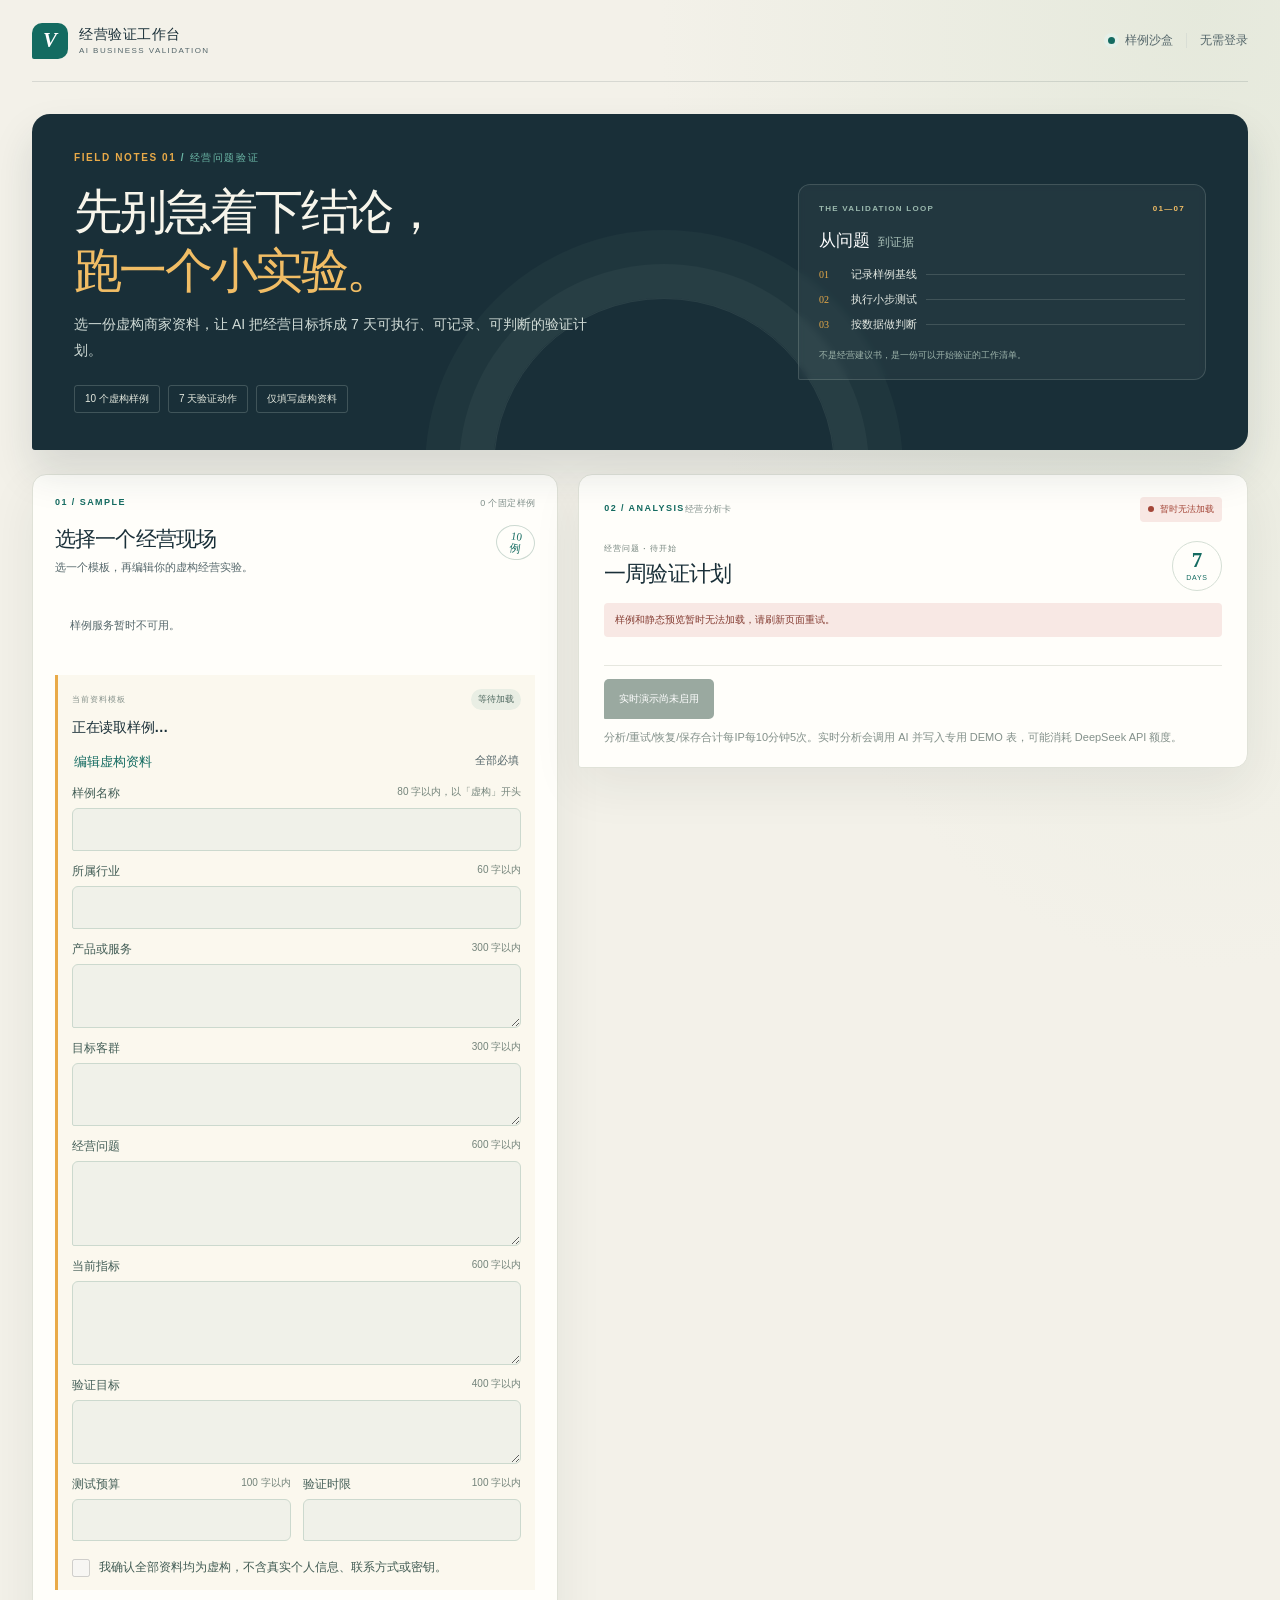
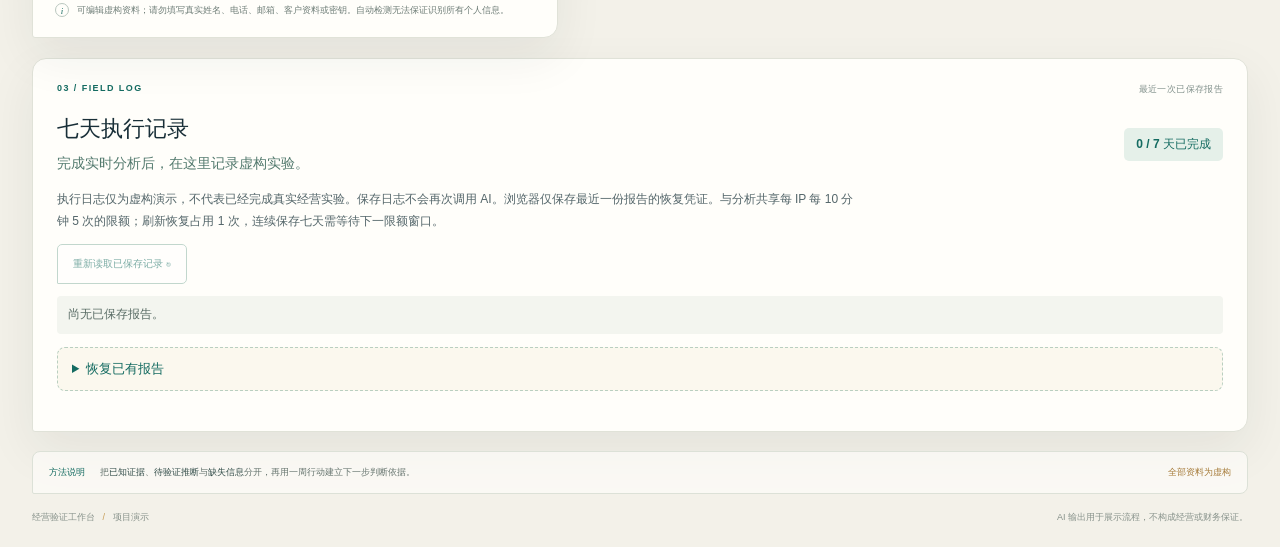
==== static/index.html @ da0be82a "feat: complete fictional intake and seven-day execution tracking" ====
<!doctype html>
<html lang="zh-CN">
  <head>
    <meta charset="utf-8">
    <meta name="viewport" content="width=device-width, initial-scale=1">
    <meta name="theme-color" content="#f3f1e9">
    <meta name="description" content="用虚构商家样例体验 AI 经营分析与 7 天验证流程。">
    <title>经营验证工作台 · AI 经营分析</title>
    <link rel="stylesheet" href="/static/styles.css">
    <script src="/static/observations.js" defer></script>
    <script src="/static/tracking.js" defer></script>
    <script src="/static/app.js" defer></script>
  </head>
  <body>
    <div class="page-shell">
      <header class="site-header">
        <a class="brand" href="/" aria-label="经营验证工作台首页">
          <span class="brand-mark" aria-hidden="true">V</span>
          <span class="brand-copy">
            <strong>经营验证工作台</strong>
            <small>AI BUSINESS VALIDATION</small>
          </span>
        </a>
        <div class="header-meta">
          <span class="header-dot" aria-hidden="true"></span>
          <span>样例沙盒</span>
          <span class="header-divider" aria-hidden="true"></span>
          <span>无需登录</span>
        </div>
      </header>

      <main>
        <section class="hero" aria-labelledby="page-title">
          <div class="hero-copy">
            <p class="eyebrow"><span>FIELD NOTES 01</span> / 经营问题验证</p>
            <h1 id="page-title">先别急着下结论，<br><em>跑一个小实验。</em></h1>
            <p class="hero-intro">
              选一份虚构商家资料，让 AI 把经营目标拆成 7 天可执行、可记录、可判断的验证计划。
            </p>
            <div class="hero-tags" aria-label="演示特点">
              <span>10 个虚构样例</span>
              <span>7 天验证动作</span>
              <span>仅填写虚构资料</span>
            </div>
          </div>
          <aside class="rhythm-card" aria-label="七天验证流程">
            <div class="rhythm-topline">
              <span>THE VALIDATION LOOP</span>
              <span class="rhythm-index">01—07</span>
            </div>
            <div class="rhythm-title"><strong>从问题</strong><span>到证据</span></div>
            <ol class="rhythm-steps">
              <li><span class="step-number">01</span><span>记录样例基线</span><span class="step-line"></span></li>
              <li><span class="step-number">02</span><span>执行小步测试</span><span class="step-line"></span></li>
              <li><span class="step-number">03</span><span>按数据做判断</span><span class="step-line"></span></li>
            </ol>
            <p class="rhythm-caption">不是经营建议书，是一份可以开始验证的工作清单。</p>
          </aside>
        </section>

        <section class="workspace" aria-label="选择经营样例并查看分析">
          <section class="sample-panel" aria-labelledby="samples-title">
            <div class="section-kicker"><span>01 / SAMPLE</span><span id="scenario-count">读取样例中</span></div>
            <div class="panel-heading">
              <div>
                <h2 id="samples-title">选择一个经营现场</h2>
                <p>选一个模板，再编辑你的虚构经营实验。</p>
              </div>
              <span class="heading-stamp" aria-hidden="true">10<br>例</span>
            </div>
            <div id="scenario-list" class="scenario-list" aria-label="虚构经营场景"></div>
            <section class="selected-scenario" aria-labelledby="selected-title">
              <div class="selected-topline">
                <span class="mini-label">当前资料模板</span>
                <span id="selected-industry" class="industry-chip">等待加载</span>
              </div>
              <h3 id="selected-title">正在读取样例…</h3>
              <form id="intake-form" class="intake-form">
                <fieldset id="intake-fields" disabled>
                  <legend>编辑虚构资料 <span>全部必填</span></legend>
                  <div class="intake-grid">
                    <div class="form-field field-wide">
                      <label for="draft-title">样例名称 <small>80 字以内，以「虚构」开头</small></label>
                      <input id="draft-title" name="title" type="text" maxlength="80" required autocomplete="off">
                    </div>
                    <div class="form-field field-wide">
                      <label for="draft-industry">所属行业 <small>60 字以内</small></label>
                      <input id="draft-industry" name="industry" type="text" maxlength="60" required autocomplete="off">
                    </div>
                    <div class="form-field field-wide">
                      <label for="draft-offering">产品或服务 <small>300 字以内</small></label>
                      <textarea id="draft-offering" name="offering" rows="2" maxlength="300" required></textarea>
                    </div>
                    <div class="form-field field-wide">
                      <label for="draft-target_customer">目标客群 <small>300 字以内</small></label>
                      <textarea id="draft-target_customer" name="target_customer" rows="2" maxlength="300" required></textarea>
                    </div>
                    <div class="form-field field-wide">
                      <label for="draft-business_problem">经营问题 <small>600 字以内</small></label>
                      <textarea id="draft-business_problem" name="business_problem" rows="3" maxlength="600" required></textarea>
                    </div>
                    <div class="form-field field-wide">
                      <label for="draft-current_metrics">当前指标 <small>600 字以内</small></label>
                      <textarea id="draft-current_metrics" name="current_metrics" rows="3" maxlength="600" required></textarea>
                    </div>
                    <div class="form-field field-wide">
                      <label for="draft-goal">验证目标 <small>400 字以内</small></label>
                      <textarea id="draft-goal" name="goal" rows="2" maxlength="400" required></textarea>
                    </div>
                    <div class="form-field">
                      <label for="draft-budget_range">测试预算 <small>100 字以内</small></label>
                      <input id="draft-budget_range" name="budget_range" type="text" maxlength="100" required autocomplete="off">
                    </div>
                    <div class="form-field">
                      <label for="draft-time_limit">验证时限 <small>100 字以内</small></label>
                      <input id="draft-time_limit" name="time_limit" type="text" maxlength="100" required autocomplete="off">
                    </div>
                  </div>
                  <label class="confirmation" for="fictional-only">
                    <input id="fictional-only" name="fictional_only" type="checkbox" required>
                    <span>我确认全部资料均为虚构，不含真实个人信息、联系方式或密钥。</span>
                  </label>
                </fieldset>
                <p id="intake-feedback" class="form-feedback" role="status" aria-live="polite"></p>
              </form>
            </section>
            <p class="privacy-note">
              <span class="privacy-icon" aria-hidden="true">i</span>
              <span>可编辑虚构资料；请勿填写真实姓名、电话、邮箱、客户资料或密钥。自动检测无法保证识别所有个人信息。</span>
            </p>
          </section>

          <section class="result-panel" aria-labelledby="result-title">
            <div class="result-topline">
              <div class="section-kicker"><span>02 / ANALYSIS</span><span>经营分析卡</span></div>
              <span id="mode-badge" class="mode-badge mode-loading">正在检查</span>
            </div>
            <div class="result-heading">
              <div>
                <p id="result-eyebrow" class="mini-label">经营问题 · 待开始</p>
                <h2 id="result-title">一周验证计划</h2>
              </div>
              <div class="seven-mark" aria-label="七天行动计划"><strong>7</strong><span>DAYS</span></div>
            </div>
            <p id="status-message" class="status-message" role="status" aria-live="polite">
              正在准备样例；静态预览，未执行实时分析。
            </p>
            <p id="result-request-id" class="request-id" hidden></p>
            <div id="result-content" class="result-content" aria-live="polite"></div>
            <div class="run-controls">
              <div class="run-actions">
                <button id="run-button" class="primary-button" type="button" disabled>
                  检查实时服务… <span aria-hidden="true">↗</span>
                </button>
                <button id="retry-button" class="secondary-button" type="button" hidden>
                  用原资料恢复 / 重试 <span aria-hidden="true">↻</span>
                </button>
                <button id="new-sample-button" class="text-button" type="button" hidden>
                  结束本次请求，重新编辑
                </button>
              </div>
              <p id="quota-note" class="quota-note">
                分析/重试/恢复/保存合计每IP每10分钟5次。实时分析会调用 AI 并写入专用 DEMO 表，可能消耗 DeepSeek API 额度。
              </p>
            </div>
          </section>
        </section>

        <section class="tracker-panel" aria-labelledby="tracker-heading">
          <div class="section-kicker"><span>03 / FIELD LOG</span><span>最近一次已保存报告</span></div>
          <div class="tracker-heading">
            <div>
              <h2 id="tracker-heading">七天执行记录</h2>
              <p id="tracker-title" class="tracker-title">完成实时分析后，在这里记录虚构实验。</p>
            </div>
            <span id="tracker-progress" class="progress-badge">0 / 7 天已完成</span>
          </div>
          <p id="tracker-request-id" class="request-id" hidden></p>
          <p class="tracker-note">执行日志仅为虚构演示，不代表已经完成真实经营实验。保存日志不会再次调用 AI。浏览器仅保存最近一份报告的恢复凭证。与分析共享每 IP 每 10 分钟 5 次的限额；刷新恢复占用 1 次，连续保存七天需等待下一限额窗口。</p>
          <div class="tracker-controls">
            <button id="tracker-refresh" class="secondary-button" type="button" disabled>重新读取已保存记录 ↻</button>
            <button id="copy-recovery-code" class="text-button" type="button" hidden>复制报告恢复码</button>
          </div>
          <p id="tracker-status" class="status-message" role="status" aria-live="polite">尚无已保存报告。</p>
          <details class="recovery-code-panel">
            <summary>恢复已有报告</summary>
            <div class="form-field">
              <label for="recovery-code-input">报告恢复码</label>
              <textarea id="recovery-code-input" rows="3" maxlength="512" autocomplete="off" autocapitalize="off" spellcheck="false" aria-describedby="recovery-code-warning recovery-code-feedback" placeholder="粘贴从「复制报告恢复码」保存的完整内容"></textarea>
            </div>
            <p id="recovery-code-warning" class="tracker-note">持有恢复码的人可以读取和编辑该报告，请妥善保存。恢复会替换浏览器保存的最近报告及本页未保存的日志；读取占用共享限额 1 次。</p>
            <div class="execution-footer">
              <button id="restore-recovery-code" class="secondary-button" type="button">恢复报告 ↗</button>
              <p id="recovery-code-feedback" class="form-feedback" role="status" aria-live="polite"></p>
            </div>
          </details>
          <details id="saved-snapshot" class="saved-report saved-snapshot" hidden>
            <summary>查看这份报告的资料快照</summary>
            <p id="saved-snapshot-source" class="tracker-note"></p>
            <dl id="saved-snapshot-content" class="scenario-facts snapshot-facts"></dl>
          </details>
          <details id="saved-report" class="saved-report" hidden>
            <summary>查看这份已保存的分析报告</summary>
            <div id="saved-report-content" class="result-content"></div>
          </details>
          <div id="tracker-list" class="tracker-list"></div>
        </section>

        <section class="method-strip" aria-label="验证原则">
          <span class="method-label">方法说明</span>
          <p>把<strong>已知证据</strong>、<strong>待验证推断</strong>与<strong>缺失信息</strong>分开，再用一周行动建立下一步判断依据。</p>
          <span class="fictional-stamp">全部资料为虚构</span>
        </section>
      </main>

      <footer class="site-footer">
        <span>经营验证工作台 <span class="footer-separator">/</span> 项目演示</span>
        <span>AI 输出用于展示流程，不构成经营或财务保证。</span>
      </footer>
    </div>
  </body>
</html>
---- static/styles.css ----
:root {
  color-scheme: light;
  --paper: #f3f1e9;
  --paper-deep: #e8e5d9;
  --ink: #192f38;
  --ink-soft: #54666a;
  --line: #d9ded5;
  --panel: #fffefa;
  --teal: #146b61;
  --teal-light: #e5f0e9;
  --amber: #e9aa48;
  --amber-light: #f8eed9;
  --red: #a44739;
  --shadow: 0 18px 50px rgb(29 47 47 / 7%);
  font-family: Inter, "Aptos", "Microsoft YaHei UI", "PingFang SC", sans-serif;
  font-synthesis: none;
  text-rendering: optimizeLegibility;
}

* { box-sizing: border-box; }

body {
  min-width: 320px;
  margin: 0;
  background:
    radial-gradient(ellipse at 94% 0%, rgb(224 230 215 / 72%), transparent 34rem),
    var(--paper);
  color: var(--ink);
}

button, input, textarea, select { font: inherit; }
button:focus-visible, a:focus-visible, input:focus-visible, textarea:focus-visible, select:focus-visible, summary:focus-visible { outline: 3px solid #d9912e; outline-offset: 3px; }

.page-shell { width: min(1240px, calc(100% - 64px)); margin: 0 auto; }

.site-header {
  height: 82px;
  display: flex;
  align-items: center;
  justify-content: space-between;
  border-bottom: 1px solid rgb(25 47 56 / 13%);
}

.brand { display: inline-flex; align-items: center; gap: 11px; color: inherit; text-decoration: none; }
.brand-mark {
  width: 36px;
  height: 36px;
  display: grid;
  place-items: center;
  border-radius: 10px 10px 10px 2px;
  background: var(--teal);
  color: white;
  font-family: Georgia, serif;
  font-size: 21px;
  font-weight: 700;
  font-style: italic;
}
.brand-copy { display: grid; gap: 2px; }
.brand-copy strong { font-size: 14px; letter-spacing: .04em; }
.brand-copy small { color: var(--ink-soft); font-size: 8px; letter-spacing: .18em; }
.header-meta { display: flex; align-items: center; gap: 10px; color: var(--ink-soft); font-size: 12px; }
.header-dot { width: 7px; height: 7px; border-radius: 50%; background: var(--teal); box-shadow: 0 0 0 4px var(--teal-light); }
.header-divider { width: 1px; height: 15px; margin: 0 3px; background: var(--line); }

.hero {
  position: relative;
  display: grid;
  grid-template-columns: minmax(0, 1.25fr) minmax(300px, .75fr);
  gap: 44px;
  min-height: 314px;
  margin: 32px 0 24px;
  padding: 37px 42px;
  overflow: hidden;
  border-radius: 18px 18px 18px 3px;
  background: var(--ink);
  color: #f7f5eb;
  box-shadow: 0 22px 42px rgb(25 47 56 / 13%);
}
.hero::after {
  position: absolute;
  right: 34%;
  bottom: -190px;
  width: 340px;
  height: 340px;
  border: 1px solid rgb(218 238 220 / 9%);
  border-radius: 50%;
  box-shadow: 0 0 0 34px rgb(218 238 220 / 4%), 0 0 0 68px rgb(218 238 220 / 3%);
  content: "";
  pointer-events: none;
}
.hero-copy, .rhythm-card { position: relative; z-index: 1; }
.eyebrow, .section-kicker, .rhythm-topline, .mini-label {
  margin: 0;
  color: #6db9a8;
  font-size: 10px;
  font-weight: 700;
  letter-spacing: .16em;
  text-transform: uppercase;
}
.eyebrow span { color: #e9aa48; }
.hero h1 { margin: 18px 0 12px; font-size: clamp(34px, 4vw, 48px); line-height: 1.22; letter-spacing: -.055em; }
.hero h1 em { color: #f1bd65; font-style: normal; }
.hero-intro { max-width: 520px; margin: 0; color: #d1dcd7; font-size: 14px; line-height: 1.85; }
.hero-tags { display: flex; flex-wrap: wrap; gap: 8px; margin-top: 21px; }
.hero-tags span { padding: 6px 10px; border: 1px solid rgb(220 235 225 / 20%); border-radius: 3px; color: #e3e8de; font-size: 10px; }

.rhythm-card {
  align-self: center;
  padding: 19px 20px 16px;
  border: 1px solid rgb(231 242 229 / 16%);
  border-radius: 12px 12px 12px 2px;
  background: rgb(255 255 255 / 4%);
  backdrop-filter: blur(3px);
}
.rhythm-topline { display: flex; justify-content: space-between; color: #9bb9ae; font-size: 8px; }
.rhythm-index { color: #f1bd65; }
.rhythm-title { display: flex; align-items: baseline; gap: 8px; margin: 16px 0 15px; font-size: 17px; }
.rhythm-title strong { color: white; }
.rhythm-title span { color: #a9c0b7; font-size: 12px; }
.rhythm-steps { display: grid; gap: 10px; margin: 0; padding: 0; list-style: none; }
.rhythm-steps li { display: grid; grid-template-columns: 23px auto 1fr; align-items: center; gap: 9px; color: #e4e9e2; font-size: 11px; }
.step-number { color: #e9aa48; font-family: Georgia, serif; font-size: 10px; }
.step-line { height: 1px; background: rgb(231 242 229 / 15%); }
.rhythm-caption { margin: 16px 0 0; color: #9eb4ab; font-size: 9px; line-height: 1.7; }

.workspace { display: grid; grid-template-columns: minmax(320px, .88fr) minmax(0, 1.12fr); align-items: start; gap: 20px; }
.sample-panel, .result-panel { min-width: 0; border: 1px solid #e0e2d8; border-radius: 14px 14px 14px 3px; background: var(--panel); box-shadow: var(--shadow); }
.sample-panel { padding: 22px 22px 18px; }
.result-panel { padding: 22px 25px 20px; }
.section-kicker { display: flex; justify-content: space-between; color: var(--teal); font-size: 9px; }
.section-kicker span:last-child { color: #82918c; font-weight: 500; letter-spacing: .04em; text-transform: none; }
.panel-heading { display: flex; align-items: flex-start; justify-content: space-between; gap: 12px; margin: 15px 0 16px; }
.panel-heading h2, .result-heading h2 { margin: 0; font-size: 21px; letter-spacing: -.04em; }
.panel-heading p { margin: 6px 0 0; color: var(--ink-soft); font-size: 11px; line-height: 1.6; }
.heading-stamp { min-width: 39px; padding: 5px 3px; border: 1px solid #ccd9d1; border-radius: 50%; color: var(--teal); font-family: Georgia, serif; font-size: 11px; line-height: 1.05; text-align: center; transform: rotate(9deg); }

.scenario-list { display: grid; gap: 6px; max-height: 350px; overflow: auto; padding: 1px 5px 1px 1px; scrollbar-color: #c6d4ce transparent; scrollbar-width: thin; }
.scenario-card {
  width: 100%;
  display: grid;
  grid-template-columns: 29px minmax(0, 1fr) 18px;
  align-items: center;
  gap: 10px;
  padding: 9px 10px;
  border: 1px solid transparent;
  border-radius: 8px 8px 8px 2px;
  background: #f7f7f1;
  color: var(--ink);
  cursor: pointer;
  text-align: left;
  transition: border-color .15s ease, background .15s ease, transform .15s ease;
}
.scenario-card:hover { border-color: #bed4ca; background: white; transform: translateX(2px); }
.scenario-card[aria-pressed="true"] { border-color: #91b9aa; background: var(--teal-light); }
.scenario-card:disabled { cursor: not-allowed; opacity: .62; transform: none; }
.scenario-index { color: #8a9a93; font-family: Georgia, serif; font-size: 10px; }
.scenario-copy { min-width: 0; display: grid; gap: 3px; }
.scenario-copy strong { overflow: hidden; font-size: 11px; font-weight: 650; text-overflow: ellipsis; white-space: nowrap; }
.scenario-copy small { overflow: hidden; color: #687a75; font-size: 9px; text-overflow: ellipsis; white-space: nowrap; }
.scenario-arrow { color: var(--teal); font-size: 13px; text-align: center; }
.scenario-loading { padding: 14px; color: var(--ink-soft); font-size: 11px; }

.selected-scenario { margin-top: 16px; padding: 14px 14px 12px; border-left: 3px solid var(--amber); background: #fbf8ee; }
.selected-topline { display: flex; align-items: center; justify-content: space-between; gap: 10px; }
.mini-label { color: #85918b; font-size: 8px; letter-spacing: .12em; }
.industry-chip { padding: 4px 7px; border-radius: 999px; background: #e9eee4; color: #4f6960; font-size: 9px; }
.selected-scenario h3 { margin: 9px 0 12px; font-size: 14px; letter-spacing: -.02em; }
.scenario-facts { display: grid; gap: 9px; margin: 0; }
.scenario-facts div { display: grid; grid-template-columns: 68px minmax(0, 1fr); gap: 7px; }
.scenario-facts dt { color: #87928c; font-size: 9px; }
.scenario-facts dd { margin: 0; color: #485a57; font-size: 10px; line-height: 1.55; overflow-wrap: anywhere; }
.privacy-note { display: flex; align-items: flex-start; gap: 8px; margin: 13px 0 0; color: #6e7d77; font-size: 9px; line-height: 1.7; }
.privacy-icon { width: 14px; height: 14px; flex: 0 0 14px; display: grid; place-items: center; border: 1px solid #bac7bf; border-radius: 50%; color: var(--teal); font-family: Georgia, serif; font-size: 9px; font-style: italic; }

.result-topline { display: flex; align-items: center; justify-content: space-between; gap: 10px; }
.mode-badge { display: inline-flex; align-items: center; gap: 6px; padding: 6px 8px; border-radius: 4px; font-size: 9px; font-weight: 700; white-space: nowrap; }
.mode-badge::before { width: 6px; height: 6px; border-radius: 50%; background: currentColor; content: ""; }
.mode-loading { background: #f0f0ea; color: #66736f; }
.mode-static { background: var(--amber-light); color: #825d1e; }
.mode-live { background: var(--teal-light); color: var(--teal); }
.mode-error { background: #f8e8e4; color: var(--red); }
.result-heading { display: flex; align-items: center; justify-content: space-between; gap: 12px; margin: 19px 0 12px; }
.result-heading .mini-label { margin-bottom: 5px; color: #74847d; }
.result-heading h2 { font-size: 22px; }
.seven-mark { width: 50px; height: 50px; flex: 0 0 50px; display: grid; place-content: center; border: 1px solid #d5dfd5; border-radius: 50%; color: var(--teal); text-align: center; }
.seven-mark strong { font-family: Georgia, serif; font-size: 21px; line-height: .9; }
.seven-mark span { margin-top: 4px; font-size: 7px; letter-spacing: .1em; }
.status-message { margin: 0 0 13px; padding: 9px 11px; border-radius: 4px; background: #f3f5ef; color: #596c65; font-size: 10px; line-height: 1.65; }
.status-message[data-tone="error"] { background: #f8e8e4; color: #843c32; }
.status-message[data-tone="success"] { background: var(--teal-light); color: #245b50; }
.result-content { display: grid; gap: 11px; }
.result-empty { padding: 24px 15px; border: 1px dashed #d7ded6; border-radius: 8px; color: #71817b; font-size: 11px; line-height: 1.8; text-align: center; }
.summary-block { padding: 13px 14px; border-radius: 8px 8px 8px 2px; background: #edf3ed; }
.block-label { display: block; margin-bottom: 6px; color: #518278; font-size: 8px; font-weight: 700; letter-spacing: .12em; }
.summary-block p { margin: 0; color: #273f42; font-size: 12px; line-height: 1.8; overflow-wrap: anywhere; }
.observation-grid { display: grid; grid-template-columns: repeat(3, minmax(0, 1fr)); gap: 7px; }
.observation-card { min-width: 0; padding: 10px; border: 1px solid #e4e7df; border-radius: 7px 7px 7px 2px; }
.observation-card[data-kind="证据"] { border-top: 2px solid #479482; }
.observation-card[data-kind="推断"] { border-top: 2px solid #dda448; }
.observation-card[data-kind="缺失信息"] { border-top: 2px solid #8999a0; }
.observation-card p { margin: 0; color: #53635e; font-size: 9px; line-height: 1.7; overflow-wrap: anywhere; }
.risk-block { padding: 11px 13px; border-left: 2px solid #d5a259; background: #fbf8f0; }
.risk-block ul { display: grid; gap: 5px; margin: 0; padding-left: 15px; color: #665941; font-size: 9px; line-height: 1.65; }
.actions-heading { display: flex; align-items: baseline; justify-content: space-between; margin: 2px 0 0; }
.actions-heading h3 { margin: 0; font-size: 13px; }
.actions-heading span { color: #83918a; font-size: 9px; }
.action-list { display: grid; gap: 6px; max-height: 330px; overflow: auto; padding-right: 5px; scrollbar-color: #c6d4ce transparent; scrollbar-width: thin; }
.action-card { display: grid; grid-template-columns: 34px minmax(0, 1fr); gap: 9px; padding: 9px 10px; border: 1px solid #e6e8e0; border-radius: 7px 7px 7px 2px; background: #fff; }
.action-day { width: 29px; height: 29px; display: grid; place-items: center; border-radius: 50%; background: var(--ink); color: #f1bd65; font-family: Georgia, serif; font-size: 12px; }
.action-copy { min-width: 0; }
.action-copy strong { display: block; margin: 0 0 4px; color: #2c4245; font-size: 10px; line-height: 1.5; overflow-wrap: anywhere; }
.action-copy p { margin: 3px 0 0; color: #677671; font-size: 9px; line-height: 1.55; overflow-wrap: anywhere; }
.action-copy b { color: #52796f; font-weight: 650; }
.run-controls { margin-top: 15px; padding-top: 13px; border-top: 1px solid #e6e7df; }
.run-actions { display: flex; flex-wrap: wrap; align-items: center; gap: 8px; }
.primary-button, .secondary-button { min-height: 40px; display: inline-flex; align-items: center; justify-content: center; gap: 12px; padding: 0 15px; border: 0; border-radius: 5px 5px 5px 1px; cursor: pointer; font-size: 10px; font-weight: 700; transition: background .15s ease, transform .15s ease; }
.primary-button { background: var(--teal); color: white; }
.primary-button:hover:not(:disabled) { background: #0d574e; transform: translateY(-1px); }
.primary-button:disabled { background: #9aa9a0; cursor: not-allowed; }
.primary-button span { color: #f3c36b; font-size: 13px; }
.secondary-button { border: 1px solid #91b9aa; background: white; color: var(--teal); }
.secondary-button:hover { background: var(--teal-light); }
.text-button { padding: 8px 4px; border: 0; background: transparent; color: #687a73; cursor: pointer; font-size: 9px; text-decoration: underline; text-underline-offset: 3px; }
.text-button:hover { color: var(--red); }
.quota-note { margin: 9px 0 0; color: #83908a; font-size: 9px; line-height: 1.65; }

.method-strip { display: flex; align-items: center; gap: 15px; margin: 19px 0 0; padding: 13px 16px; border: 1px solid #dce1d7; border-radius: 8px 8px 8px 2px; background: rgb(255 254 250 / 65%); }
.method-label { flex: 0 0 auto; color: var(--teal); font-size: 9px; font-weight: 700; }
.method-strip p { flex: 1; margin: 0; color: #66746e; font-size: 9px; line-height: 1.65; }
.method-strip strong { color: #344e4a; font-weight: 700; }
.fictional-stamp { flex: 0 0 auto; color: #a67a38; font-size: 9px; }
.site-footer { display: flex; justify-content: space-between; gap: 15px; padding: 17px 0 23px; color: #87928b; font-size: 9px; }
.footer-separator { padding: 0 5px; color: #c69b55; }

.intake-form { margin-top: 16px; }
fieldset { min-width: 0; margin: 0; padding: 0; border: 0; }
.intake-form legend { width: 100%; margin-bottom: 14px; color: var(--teal); font-size: 13px; font-weight: 700; }
.intake-form legend span { float: right; color: var(--ink-soft); font-size: 11px; font-weight: 400; }
.intake-grid { display: grid; grid-template-columns: repeat(2, minmax(0, 1fr)); gap: 12px; }
.field-wide { grid-column: 1 / -1; }
.form-field { min-width: 0; display: flex; flex-direction: column; gap: 6px; }
.form-field label { display: flex; flex-wrap: wrap; justify-content: space-between; gap: 3px 8px; color: #425d56; font-size: 12px; font-weight: 650; }
.form-field label small { color: #74847b; font-size: 10px; font-weight: 400; }
.form-field input, .form-field textarea, .form-field select {
  width: 100%; min-width: 0; min-height: 42px; padding: 10px;
  border: 1px solid #ccd9ce; border-radius: 6px 6px 6px 2px;
  background: var(--panel); color: var(--ink); font-size: 13px; line-height: 1.6;
}
.form-field textarea { resize: vertical; }
.form-field textarea::placeholder { color: #8a958e; font-size: 11px; }
.form-field [aria-invalid="true"], .confirmation input[aria-invalid="true"] { border-color: var(--red); outline: 1px solid var(--red); }
fieldset:disabled .form-field input, fieldset:disabled textarea, fieldset:disabled select { background: #f0f1e9; color: #5f7069; cursor: not-allowed; }
.confirmation { display: flex; align-items: flex-start; gap: 9px; margin-top: 16px; color: #415b53; font-size: 12px; line-height: 1.75; cursor: pointer; }
.quota-note { font-size: 11px; }
.confirmation input { width: 18px; height: 18px; flex: 0 0 18px; margin: 2px 0 0; accent-color: var(--teal); }
.form-feedback { margin: 8px 0 0; color: var(--ink-soft); font-size: 12px; line-height: 1.7; overflow-wrap: anywhere; }
.intake-form > .form-feedback, .form-feedback[data-tone="error"] { color: var(--red); }
.form-feedback[data-tone="success"] { color: var(--teal); }
.form-feedback:empty { display: none; }
.request-id { margin: 0 0 14px; color: #687b73; font-family: ui-monospace, Consolas, monospace; font-size: 12px; line-height: 1.7; overflow-wrap: anywhere; }
.tracker-panel { min-width: 0; margin-top: 20px; padding: 24px; border: 1px solid #e0e2d8; border-radius: 14px 14px 14px 3px; background: var(--panel); box-shadow: var(--shadow); }
.tracker-heading { display: flex; align-items: center; justify-content: space-between; gap: 16px; margin: 18px 0 12px; }
.tracker-heading > div { min-width: 0; }
.tracker-heading h2 { margin: 0; font-size: 22px; }
.tracker-title { margin: 8px 0 0; color: #52796d; font-size: 14px; line-height: 1.7; overflow-wrap: anywhere; }
.progress-badge { flex: 0 0 auto; padding: 8px 12px; border-radius: 5px; background: var(--teal-light); color: var(--teal); font-size: 12px; font-weight: 700; }
.tracker-note { max-width: 800px; margin: 0 0 12px; color: var(--ink-soft); font-size: 12px; line-height: 1.85; }
.tracker-controls { display: flex; flex-wrap: wrap; align-items: center; gap: 8px; margin-bottom: 12px; }
.tracker-controls .text-button { font-size: 12px; }
.tracker-panel .status-message { font-size: 12px; }
.saved-report { margin-bottom: 16px; padding: 12px 14px; border: 1px solid #dce3d9; border-radius: 8px; background: #f8f9f1; }
.saved-report summary { color: var(--teal); font-size: 13px; cursor: pointer; }
.saved-report .result-content { margin-top: 14px; }
.saved-report .action-list { max-height: none; }
.saved-snapshot .tracker-note { margin: 12px 0; color: var(--teal); }
.snapshot-facts div { grid-template-columns: 90px minmax(0, 1fr); padding: 8px 0; border-top: 1px solid #e0e6db; }
.snapshot-facts dt { color: var(--ink-soft); font-size: 12px; line-height: 1.75; }
.snapshot-facts dd { font-size: 13px; line-height: 1.75; white-space: pre-wrap; }
.recovery-code-panel { margin-bottom: 16px; padding: 12px 14px; border: 1px dashed #b9cfc0; border-radius: 8px; background: #fbf8ee; }
.recovery-code-panel summary { color: var(--teal); font-size: 13px; cursor: pointer; }
.recovery-code-panel .form-field { margin-top: 14px; }
.recovery-code-panel textarea { font-family: ui-monospace, Consolas, monospace; overflow-wrap: anywhere; }
.recovery-code-panel .tracker-note { margin-top: 10px; }
.tracker-list { display: grid; gap: 14px; }
.execution-row { min-width: 0; padding: 16px; border: 1px solid #dce3d9; border-radius: 8px 8px 8px 2px; background: #fdfcf7; }
.execution-row legend { padding: 0 0 8px; color: var(--teal); font-size: 14px; font-weight: 700; }
.execution-action { margin: 0 0 5px; color: var(--ink); font-size: 14px; line-height: 1.75; overflow-wrap: anywhere; }
.execution-rule { margin: 0 0 14px; color: var(--ink-soft); font-size: 12px; line-height: 1.7; overflow-wrap: anywhere; }
.execution-grid { display: grid; grid-template-columns: minmax(110px, .45fr) repeat(2, minmax(0, 1fr)); gap: 12px; }
.execution-footer { display: flex; align-items: center; flex-wrap: wrap; gap: 8px 14px; margin-top: 12px; }
.execution-footer .form-feedback { flex: 1 1 200px; margin: 0; }
.secondary-button:disabled, .text-button:disabled { opacity: .55; cursor: not-allowed; }
[hidden] { display: none !important; }

@media (max-width: 900px) {
  .page-shell { width: min(100% - 40px, 700px); }
  .hero { grid-template-columns: minmax(0, 1fr) minmax(235px, .74fr); gap: 24px; padding: 31px 28px; }
  .hero h1 { font-size: clamp(32px, 5vw, 42px); }
  .workspace { grid-template-columns: minmax(0, .92fr) minmax(0, 1.08fr); gap: 14px; }
  .sample-panel, .result-panel { padding: 18px; }
  .observation-grid { grid-template-columns: 1fr; }
}

@media (max-width: 640px) {
  .page-shell { width: calc(100% - 28px); }
  .site-header { height: 68px; }
  .brand-mark { width: 32px; height: 32px; }
  .brand-copy strong { font-size: 12px; }
  .brand-copy small { font-size: 7px; }
  .header-meta { gap: 6px; font-size: 9px; }
  .header-meta span:last-child { display: none; }
  .header-divider { margin: 0 1px; }
  .hero { grid-template-columns: 1fr; gap: 23px; margin: 17px 0 14px; padding: 26px 21px 20px; border-radius: 13px 13px 13px 2px; }
  .hero::after { right: -100px; bottom: 60px; }
  .eyebrow { font-size: 8px; }
  .hero h1 { margin: 15px 0 10px; font-size: clamp(31px, 9vw, 40px); }
  .hero-intro { font-size: 12px; }
  .hero-tags { gap: 6px; margin-top: 15px; }
  .hero-tags span { padding: 5px 7px; font-size: 8px; }
  .rhythm-card { padding: 14px; }
  .rhythm-title { margin: 11px 0; font-size: 15px; }
  .rhythm-steps { grid-template-columns: 1fr; gap: 8px; }
  .rhythm-steps li { grid-template-columns: 20px minmax(100px, auto) 1fr; gap: 7px; font-size: 9px; }
  .step-line { display: block; }
  .rhythm-caption { margin-top: 10px; }
  .workspace { grid-template-columns: minmax(0, 1fr); gap: 12px; }
  .sample-panel, .result-panel { padding: 17px 15px; }
  .panel-heading h2, .result-heading h2 { font-size: 19px; }
  .scenario-list { max-height: 275px; }
  .scenario-card { min-height: 48px; }
  .selected-scenario { padding: 12px; }
  .result-heading { margin-top: 15px; }
  .observation-grid { grid-template-columns: 1fr; }
  .observation-card { padding: 9px 10px; }
  .action-list { max-height: 360px; }
  .run-actions { align-items: stretch; }
  .primary-button, .secondary-button { min-height: 44px; }
  .primary-button { flex: 1 1 100%; }
  .secondary-button { flex: 1 1 auto; }
  .method-strip { align-items: flex-start; flex-wrap: wrap; gap: 6px 11px; margin-top: 13px; padding: 12px; }
  .method-strip p { flex-basis: 100%; order: 3; }
  .fictional-stamp { margin-left: auto; }
  .site-footer { flex-direction: column; gap: 5px; padding: 14px 0 20px; font-size: 8px; }
  .tracker-panel { margin-top: 12px; padding: 17px 15px; }
  .tracker-heading { align-items: flex-start; flex-direction: column; gap: 10px; }
  .tracker-heading h2 { font-size: 19px; }
  .intake-grid, .execution-grid { grid-template-columns: minmax(0, 1fr); }
  .form-field input, .form-field textarea, .form-field select { min-height: 44px; font-size: 16px; }
  .confirmation { font-size: 13px; }
  .execution-row { padding: 13px; }
  .execution-footer { align-items: stretch; }
  .execution-footer .secondary-button { flex: 1 1 100%; }
  .tracker-controls { align-items: stretch; }
  .tracker-controls .secondary-button { flex: 1 1 100%; }
}

@media (prefers-reduced-motion: reduce) {
  *, *::before, *::after { scroll-behavior: auto !important; transition-duration: .01ms !important; }
}
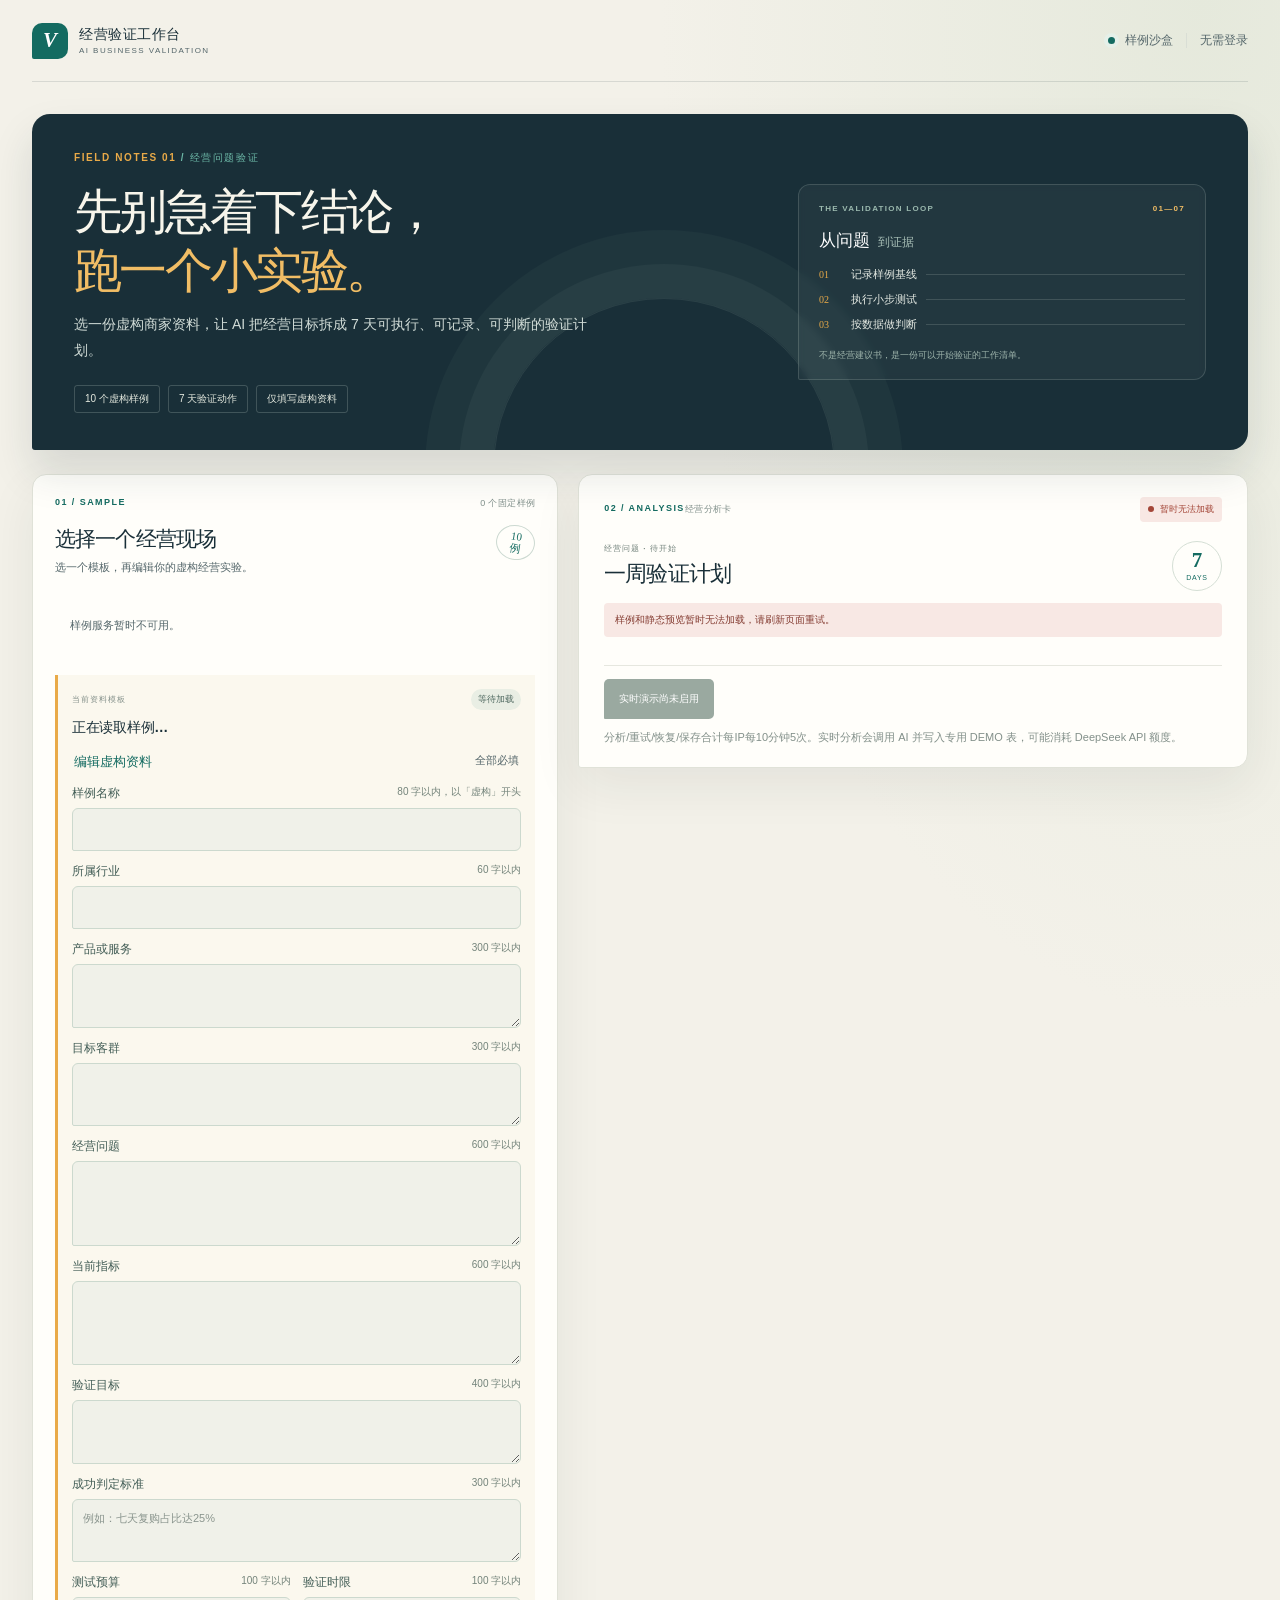
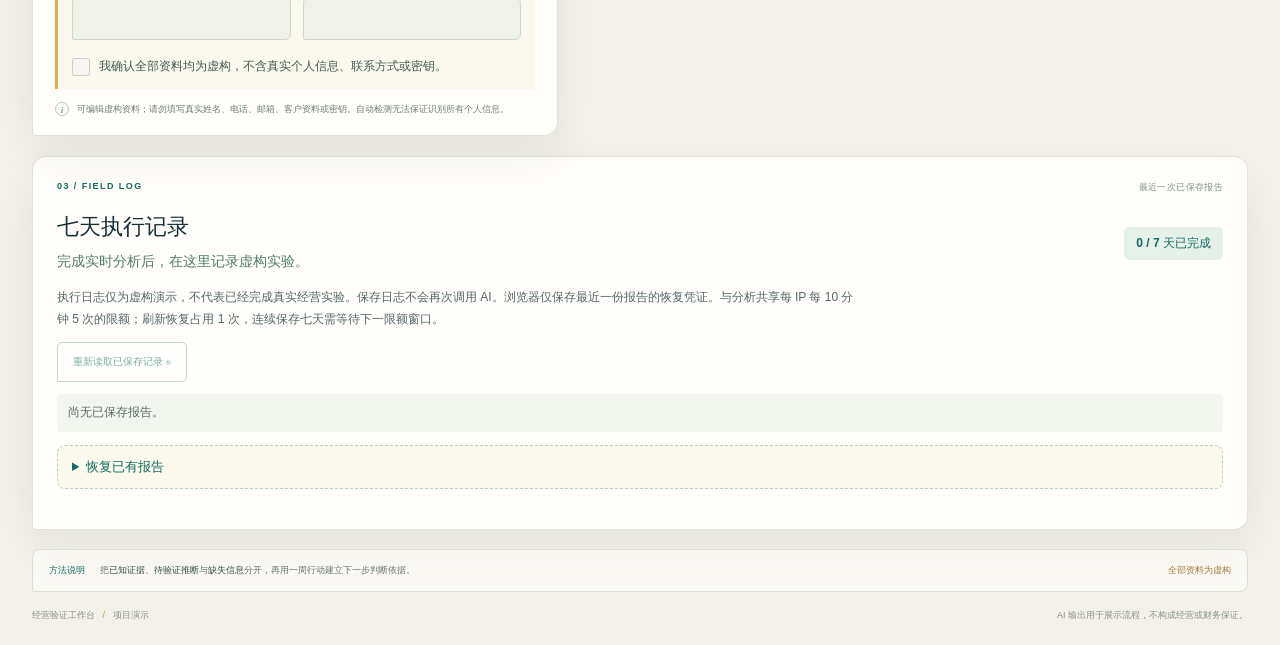
==== commit d98ca829: "feat: practice required success criteria and resilient idempotent intake" ====
--- a/static/index.html
+++ b/static/index.html
@@ -107,6 +107,10 @@
                       <label for="draft-goal">验证目标 <small>400 字以内</small></label>
                       <textarea id="draft-goal" name="goal" rows="2" maxlength="400" required></textarea>
                     </div>
+                    <div class="form-field field-wide">
+                      <label for="draft-success_criteria">成功判定标准 <small>300 字以内</small></label>
+                      <textarea id="draft-success_criteria" name="success_criteria" rows="2" maxlength="300" required placeholder="例如：七天复购占比达25%"></textarea>
+                    </div>
                     <div class="form-field">
                       <label for="draft-budget_range">测试预算 <small>100 字以内</small></label>
                       <input id="draft-budget_range" name="budget_range" type="text" maxlength="100" required autocomplete="off">
